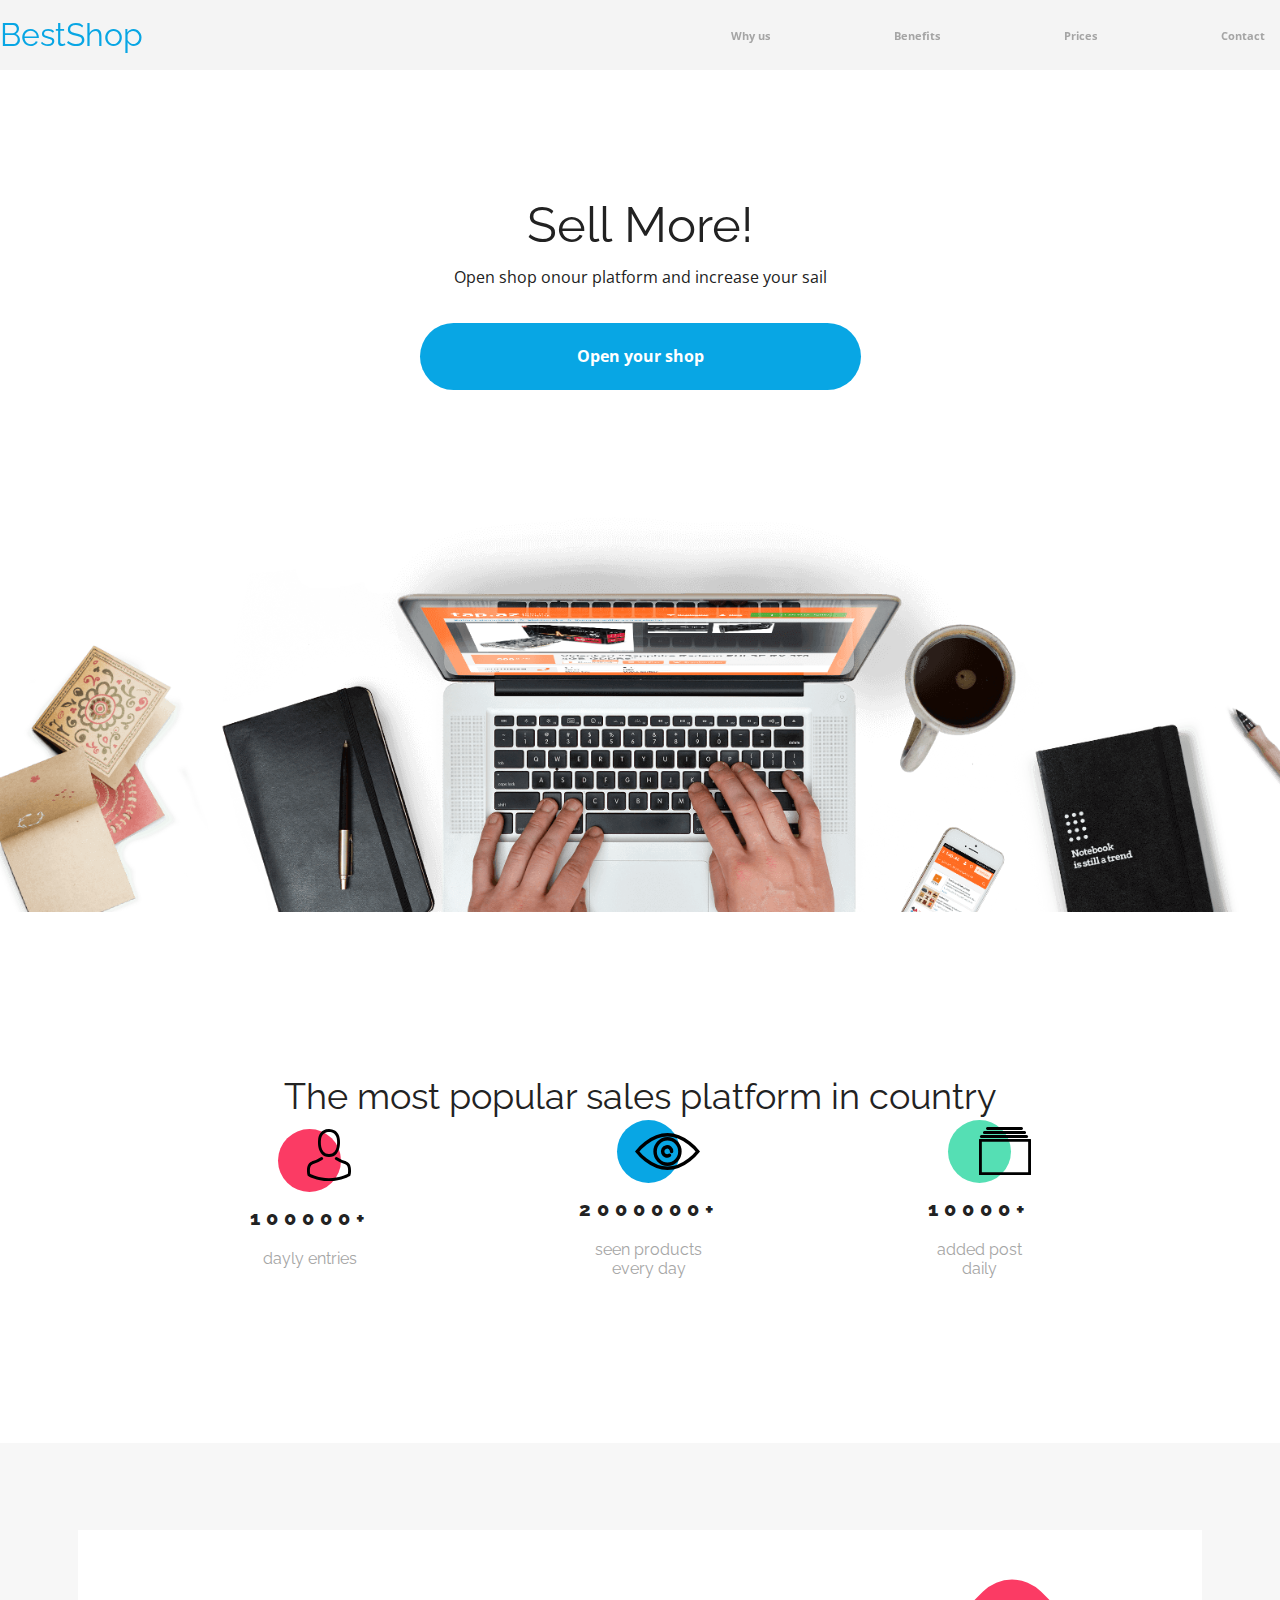
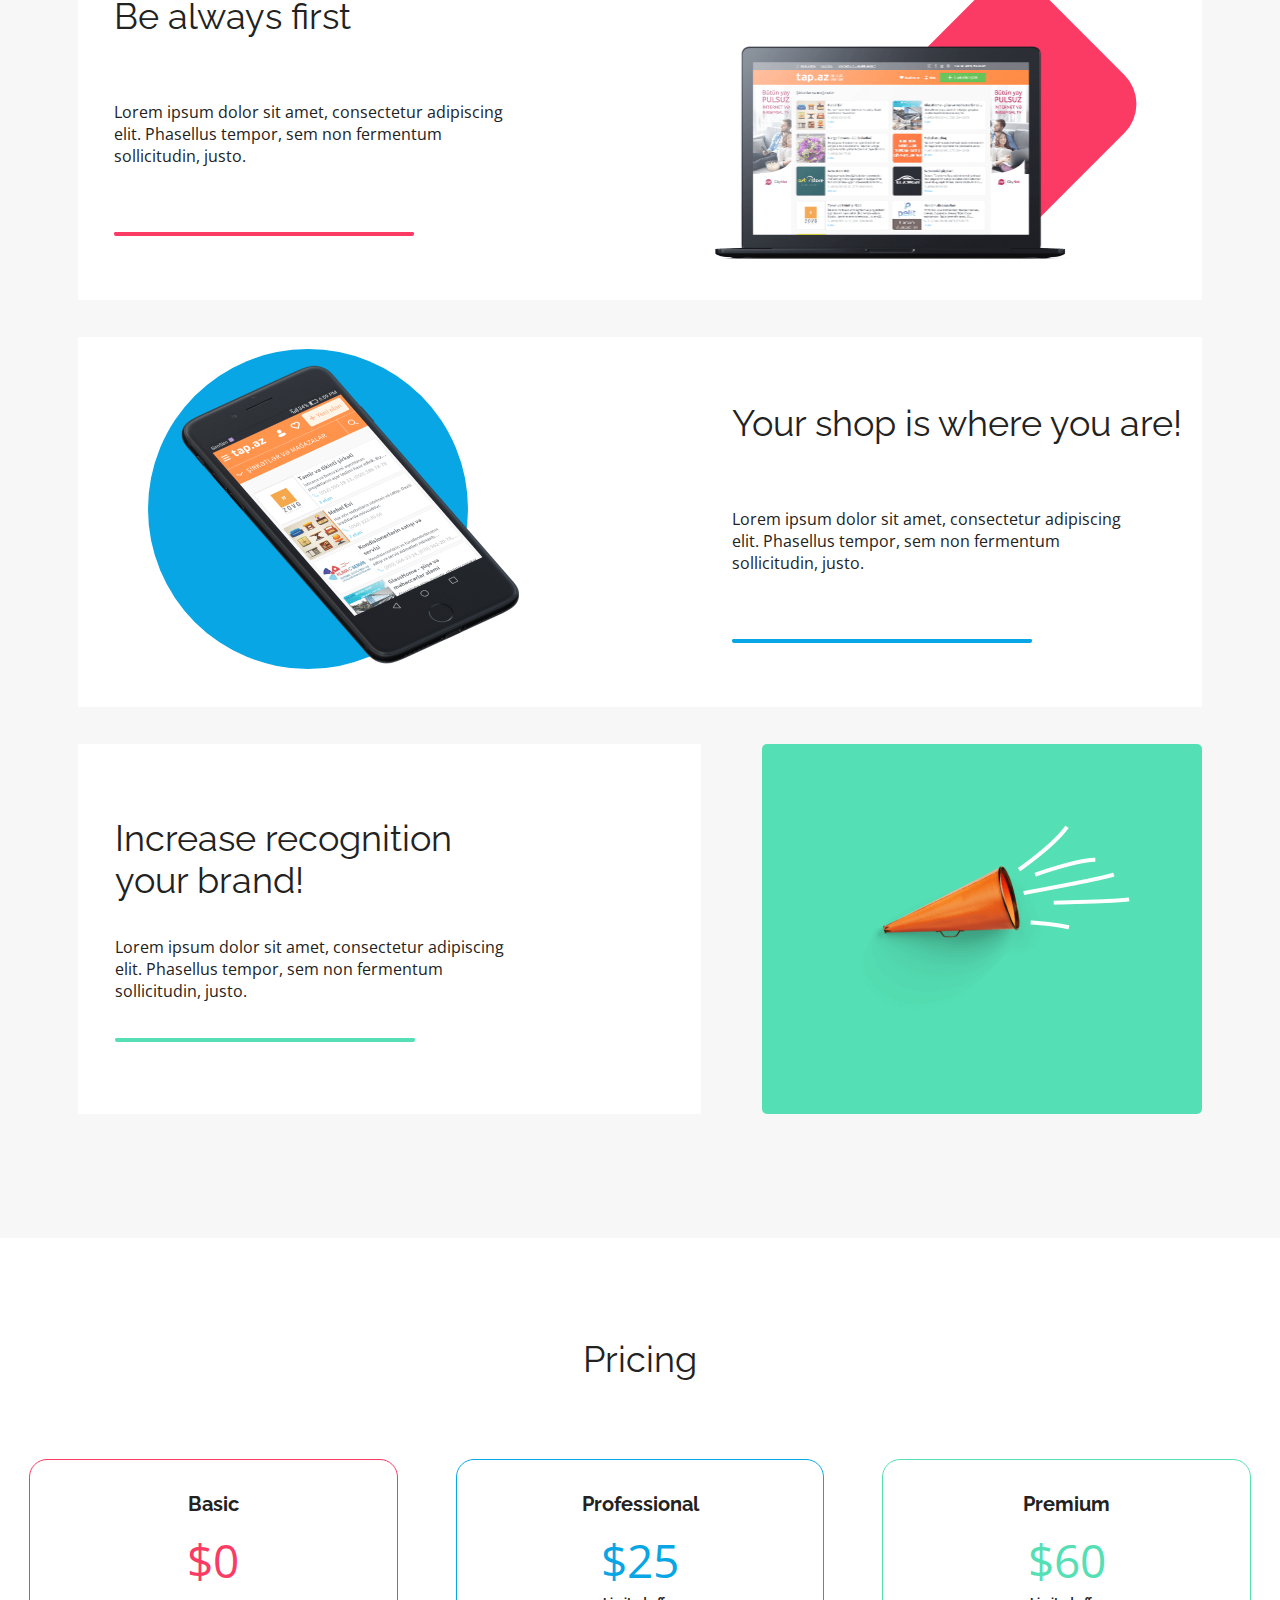
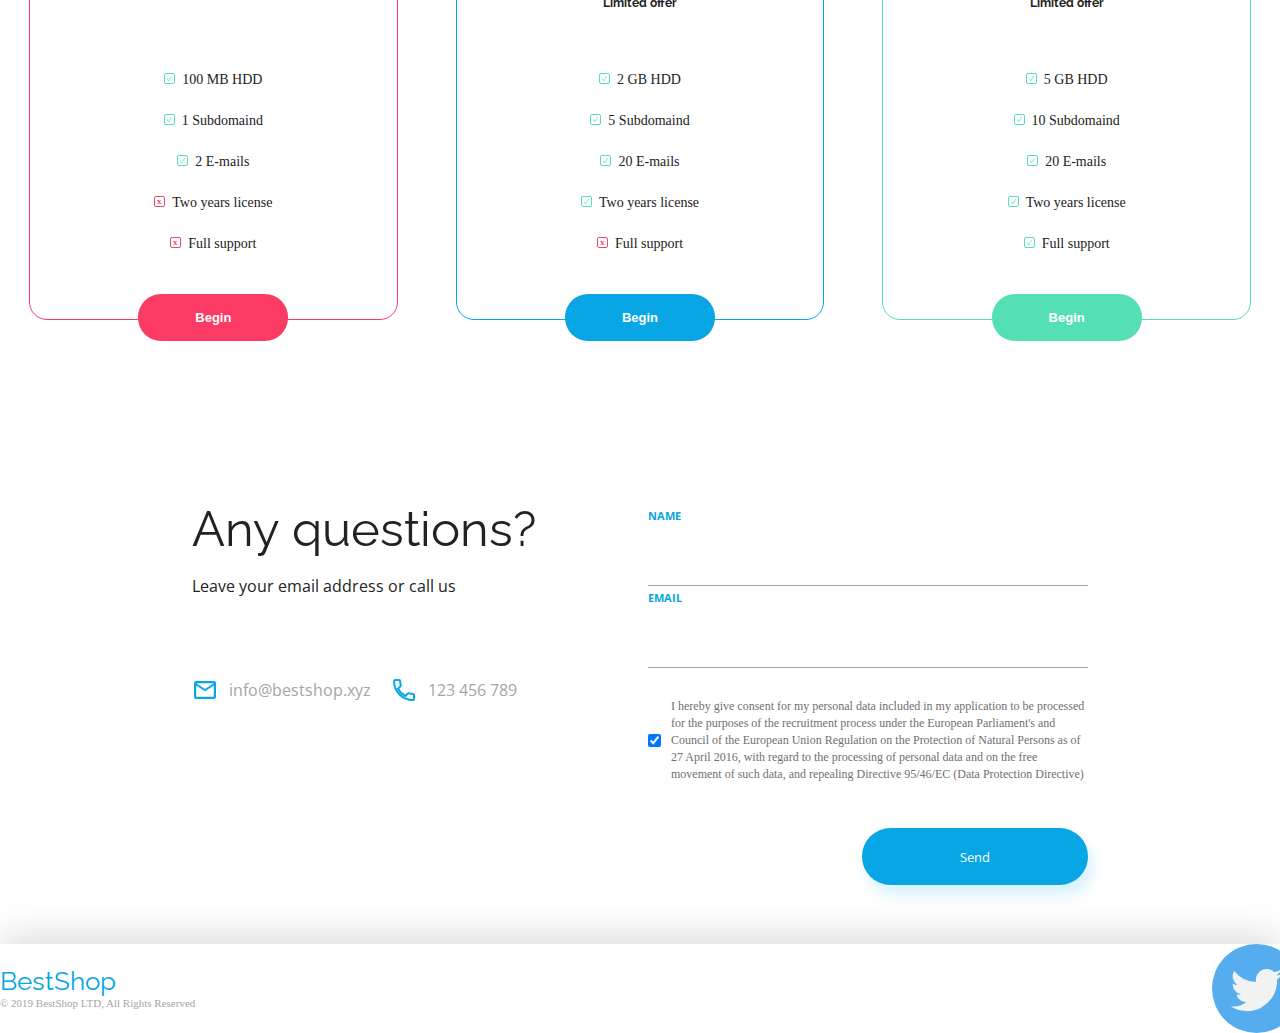
==== BetShop/Page/Main_Page.html @ 4e46085e "'creating_skills_in_html_and_css'" ====
<!DOCTYPE html>
<html lang="en">
  <head>
    <meta charset="UTF-8" />
    <meta name="viewport" content="width=device-width, initial-scale=1.0" />
    <meta http-equiv="X-UA-Compatible" content="ie=edge" />
    <title>Zadania</title>
    <link rel="stylesheet" href="reset.css" />
    <link rel="stylesheet" href="Main_Page.css" />
  </head>
  <body>
    <header>
      <section class="header_panel">
        <div class="header_panel">
          <h1 class="header_panel">BestShop</h1>
          <div class="header_list">
            <ul class="header_panel">
              <li><a href="#">Why us</a></li>
              <li><a href="#">Benefits</a></li>
              <li><a href="#">Prices</a></li>
              <li><a href="#">Contact</a></li>
            </ul>
          </div>
        </div>
      </section>
      <section class="header_section">
        <h1 class="font_raleway">Sell More!</h1>
        <p class="font_open">Open shop onour platform and increase your sail</p>
        <button class="font_open">Open your shop</button>
      </section>
    </header>
    <section class="basic_info_section">
      <nav>
        <h1 class="font_raleway">The most popular sales platform in country</h1>
        <div class="basic_info_icons">
          <article>
            <div class="circle red_circle red"></div>
            <h5 class="font_raleway">100000+</h5>
            <p class="font_raleway">dayly entries</p>
          </article>
          <article>
            <div class="circle blue_circle blue"></div>
            <h5 class="font_raleway">2000000+</h5>
            <p class="font_raleway">seen products<br />every day</p>
          </article>
          <article>
            <div class="circle green_circle green"></div>
            <h5 class="font_raleway">10000+</h5>
            <p class="font_raleway">added post<br />daily</p>
          </article>
        </div>
      </nav>
    </section>
    <main>
      <section class="main_articles">
        <article class="white_background">
          <div class="article_insides">
            <h1>Be always first</h1>
            <p>
              Lorem ipsum dolor sit amet, consectetur adipiscing elit. Phasellus
              tempor, sem non fermentum sollicitudin, justo.
            </p>
            <span class="red"></span>
          </div>
          <img class="img_mackbook" src="../assets/Macbook.png" alt="Macbook" />
        </article>
        <article class="white_background">
          <img class="img_iphone" src="../assets/iPhone.png" alt="iPhone" />
          <div class="article_insides">
            <h1>Your shop is where you are!</h1>
            <p>
              Lorem ipsum dolor sit amet, consectetur adipiscing elit. Phasellus
              tempor, sem non fermentum sollicitudin, justo.
            </p>
            <span class="blue"></span>
          </div>
        </article>
        <article>
          <div class="white_background article_insides">
            <h1>Increase recognition<br />your brand!</h1>
            <p>
              Lorem ipsum dolor sit amet, consectetur adipiscing elit. Phasellus
              tempor, sem non fermentum sollicitudin, justo.
            </p>
            <span class="green"></span>
          </div>
          <span class="square">
            <img
              class="img_trumpet"
              src="../assets/Trumpet.png"
              alt="Trumpet"
            />
          </span>
        </article>
      </section>
    </main>
    <section class="summary_section">
      <nav>
        <h1 class="font_raleway">Pricing</h1>
        <div class="sucker_baites">
          <article class="red_color">
            <h3 class="font_raleway">Basic</h3>
            <h1 class="red_dollar font_open">&#36;0</h1>
            <p class="display_none">Limited offer</p>
            <ul class="basic">
              <li>100 MB HDD</li>
              <li>1 Subdomaind</li>
              <li>2 E-mails</li>
              <li class="not">Two years license</li>
              <li class="not">Full support</li>
            </ul>
            <button class="red">Begin</button>
          </article>
          <article class="blue_color">
            <h3 class="font_raleway">Professional</h3>
            <h1 class="blue_dollar font_open">&#36;25</h1>
            <p class="font_raleway">Limited offer</p>
            <ul class="not_basic">
              <li>2 GB HDD</li>
              <li>5 Subdomaind</li>
              <li>20 E-mails</li>
              <li>Two years license</li>
              <li class="not">Full support</li>
            </ul>
            <button class="blue">Begin</button>
          </article>
          <article class="green_color">
            <h3 class="font_raleway">Premium</h3>
            <h1 class="green_dollar font_open">&#36;60</h1>
            <p class="font_raleway">Limited offer</p>
            <ul class="not_basic">
              <li>5 GB HDD</li>
              <li>10 Subdomaind</li>
              <li>20 E-mails</li>
              <li>Two years license</li>
              <li>Full support</li>
            </ul>
            <button class="green">Begin</button>
          </article>
        </div>
      </nav>
      <nav class="form_section">
        <div>
          <article class="contact_side">
            <h1 class="font_raleway">Any questions?</h1>
            <p class="font_open">Leave your email address or call us</p>
            <span class="contact_info">
              <img src="../assets/Mail Icon.svg" alt="Mail" />
              <a class="font_open" href="#">info@bestshop.xyz</a>
              <img src="../assets/Phone Icon.svg" alt="Phone" />
              <a class="font_open" href="#">123 456 789</a>
            </span>
          </article>
          <article class="form_side">
            <form>
              <label class="font_open" for="username">NAME</label>
              <input type="text" id="username" />
              <label class="font_open" for="useremail">EMAIL</label>
              <input type="email" id="useremail" />
              <div class="agreement">
                <div class="agreement_terms">
                  <!-- <small class="box"></small> -->
                  <input
                    class="checkbox"
                    type="checkbox"
                    name="agreement"
                    checked
                  />
                  <label class="condition" type="checkbox"
                    >I hereby give consent for my personal data included in my
                    application to be processed for the purposes of the
                    recruitment process under the European Parliament's and
                    Council of the European Union Regulation on the Protection
                    of Natural Persons as of 27 April 2016, with regard to the
                    processing of personal data and on the free movement of such
                    data, and repealing Directive 95/46/EC (Data Protection
                    Directive)</label
                  >
                </div>
              </div>
              <input class="submit font_open" type="submit" value="Send" />
            </form>
          </article>
        </div>
      </nav>
    </section>
    <footer>
      <section class="footer_section">
        <div>
          <h1 class="font_raleway">BestShop</h1>
          <small class="footer" class="font_open"
            >&copy; 2019 BestShop LTD, All Rights Reserved</small
          >
        </div>
        <div>
          <img src="../assets/Twitter.svg" alt="twitter_icon" />
          <img src="../assets/Facebook.svg" alt="facebook_icon" />
        </div>
      </section>
    </footer>
  </body>
</html>
---- BetShop/Page/Main_Page.css ----
@import url('https://fonts.googleapis.com/css?family=Raleway:400,700,900&display=swap');
/* font-family: 'Raleway', sans-serif; */
@import url('https://fonts.googleapis.com/css?family=Open+Sans:400,600,700&display=swap');
/* font-family: 'Open Sans', sans-serif; */
*{
    text-decoration: none;
    box-sizing: border-box;
}
:root{
    --blue-color: #08A6E4;
    --red-color:  #FB3B64;
    --green-color: #55DFB4;
}
.red{
    background-color: var(--red-color);
}
.blue{
    background-color: var(--blue-color);
}
.green{
    background-color: var(--green-color);
}
.font_raleway{
    font-family: 'Raleway', sans-serif;
}
.font_open{
    font-family: 'Open Sans', sans-serif;
}
.white_background{
    background-color: white;
}
.display_none{
    opacity: 0;
}
.circle{
    height: 63px;
    width: 63px;
    border-radius: 50px;
    position: relative;
}
body{
    height: 100vh;
    width: 100vw;
    overflow-x: hidden;
}
/* header---------------------------------------------------------------------------------------------------- */
header{
    background: white url(../assets/Background.png)  bottom/110% no-repeat;
    width: 100%;
    height: 912px;
    z-index: 9;
    position: relative;
}
section.header_panel{
    background-color: rgba(151, 151, 151, 0.1);
    width: 100%;
    height: 70px;
    position: fixed;
    top: 0;
}
div.header_panel{
    max-width: 1354px;
    height: 70px;
    margin: auto;
    display: flex;
    justify-content: space-between;
    align-items: center;
}
h1.header_panel{
    font-size: 32px;
    font-family: 'Raleway', sans-serif;
    color: var(--blue-color);
}
div.header_list{
    height: 70px;
    display: flex;
    align-items: center;
}
ul.header_panel{
    display: flex;
    flex-direction: row;
    height: 100%;
}
ul.header_panel li{
    display: flex;
    align-items: center;
    height: 100%;
}
ul.header_panel li a{
    display: flex;
    align-items: center;
    height: 100%;
    color: #A5A5A5;
    margin-left: 94px;
    font-size: 11px;
    font-family: 'Open Sans', sans-serif;
    font-weight: bold;
    padding: 0 15px;
}
ul.header_panel li a:hover{
    color: black;
    border-bottom: 4px solid var(--blue-color);
}
section.header_section{
    padding-top: 200px;
    text-align: center;
}
section.header_section h1{
    font-size: 49px;
}
section.header_section p{
    font-size: 16px;
    margin: 20px 0 38px 0;
}
button.font_open{
    border: none;
    font-size: 16px;
    font-weight: bold;
    color: white;
    background-color: var(--blue-color);
    padding: 22px 157px 23px 157px;
    border-radius: 50px;
}
button.font_open:hover{
    padding: 25px 160px 26px 160px;
    transition: 0.1s;
    font-size: 18px;
    background-color: var(--red-color);
}
/* Basick Info Section------------------------------------------------------------------------------------------------- */
section.basic_info_section{
    width: 100%;
    height: 531px;
    display: flex;
    justify-content: center;
    align-items: center;
}
section.basic_info_section nav{
    width: 780px;
    height: 200px;
    display: flex;
    flex-direction: column;
    justify-content: space-between;
}
section.basic_info_section nav h1{
    font-size: 36px;
    text-align: center;
}
div.basic_info_icons{
    display: flex;
    justify-content: space-between;
    align-items: center;
}
.red_circle::before{
    content: url(../assets/Person.svg);
    position: absolute;
    right: -10px;
}
.blue_circle::before{
    content: url(../assets/Eye.svg);
    position: absolute;
    right: -20px;
    bottom: 10px;
}
.green_circle::before{
    content: url(../assets/Catalog.svg);
    position: absolute;
    right: -20px;
    bottom: 5px;
}
div.basic_info_icons article{
    display: flex;
    flex-direction: column;
    align-items: center;
}
div.basic_info_icons article h5{
    font-size: 20px;
    font-weight: 800;
    line-height: 24px;
    letter-spacing: 5.96px;
    padding: 14px 0 19px 0;
}
div.basic_info_icons p{
    color: #A5A5A5;
    font-size: 16px;
    line-height: 19px;
    text-align: center;
}
/* Main section----------------------------------------------------------------------------------------------------- */
main{
    height: 1395px;
    display: flex;
    flex-direction: column;
    justify-content: center;
    align-items: center;
    background-color: #F7F7F7;
}
section.main_articles{
    display: flex;
    justify-content: space-around;
    align-items: center;
    flex-direction: column;
    max-width: 1124px;
}
section.main_articles article{
    height: 370px;
    width: 1124px;
    display: flex;
    flex-direction: row;
    justify-content: space-between;
    position: relative;
    margin-bottom: 37px;
}
div.article_insides{
    display: flex;
    flex-direction: column;
    justify-content: space-evenly;
}
div.article_insides{
    margin-left: 36px;
    margin-right: 20px;
}
.img_mackbook{
    width: 386px;
    height: 219px;
    display: flex;
    align-self: flex-end;
    margin: 0 118px 38px 0;
    z-index: 3;
}
section.main_articles article:first-child::after{
    content: "";
    height: 200px;
    width: 200px;
    background-color: var(--red-color);
    position: absolute;
    transform: rotate(45deg);
    border-radius: 41px;
    z-index: 1;
    right: 8%;
    top: 20%;
}
img.img_iphone{
    width: 426px;
    height: 328px;
    display: flex;
    align-self: center;
    margin-left: 70px;
    z-index: 2;
}
section.main_articles article:nth-of-type(2)::before{
    content: "";
    height: 320px;
    width: 320px;
    background-color: var(--blue-color);
    position: absolute;
    border-radius: 50%;
    z-index: 1;
    left: 70px;
    top: 12px;
}
img.img_trumpet{
    width: 296px;
    height: 208px;
}
div.article_insides h1{
    font-size: 36px;
    text-align: left;
    font-family: 'Raleway', sans-serif;
    line-height: 42px;
}
div.article_insides p{
    width: 416px;
    font-size: 16px;
    line-height: 22px;
    font-family: 'Open Sans', sans-serif;
    text-align: left;
}
div.article_insides span.red{
    width: 300px;
    border-bottom: 4px solid var(--red-color);
    border-radius: 20px;
}
div.article_insides span.blue{
    width: 300px;
    border-bottom: 4px solid var(--blue-color);
    border-radius: 20px;
}
span.green{
    width: 300px;
    border-bottom: 4px solid var(--green-color);
    border-radius: 20px;
}
span.square{
    width: 440px;
    height: 370px;
    border-radius: 5px;
    background-color: var(--green-color);
}
section.main_articles article:last-of-type div.article_insides{
    width: 623px;
    margin: 0;
    padding: 37px;
}
section.main_articles article:last-of-type span{
    display: flex;
    justify-content: center;
    align-items: center;
}
/* Summary------------------------------------------------------------------------------------------------- */
section.summary_section{
    height: 1306px;
    width: 100%;
    display: flex;
    flex-direction: column;
    justify-content: flex-start;
    align-content: center;
}
section.summary_section nav:first-of-type{
    width: 100%;
}
section.summary_section nav>h1{
    font-size: 36px;
    line-height: 42px;
    text-align: center;
    margin: 100px 0 50px 0;
}
div.sucker_baites{
    width: 100%;
    display: flex;
    flex-direction: row;
    justify-content: center;
}
div.sucker_baites article.red_color{
    height: 461px;
    width: 372px;
    border: 1px solid var(--red-color);
    border-radius: 18px;
    margin: 29px;
}
div.sucker_baites article.blue_color{
    height: 461px;
    width: 372px;
    border: 1px solid var(--blue-color);
    border-radius: 18px;
    margin: 29px;
}
div.sucker_baites article.green_color{
    height: 461px;
    width: 372px;
    border: 1px solid var(--green-color);
    border-radius: 18px;
    margin: 29px;
}
div.sucker_baites article{
    width: 100%;
    display: flex;
    flex-direction: column;
    align-content: center;
    margin-top: 10px;
    box-sizing: border-box;
}
div.sucker_baites article h3{
    font-size: 20px;
    font-weight: bold;
    text-align: center;
    margin-top: 34px;
}
h1.red_dollar{
    color: var(--red-color);
}
h1.blue_dollar{
    color: var(--blue-color);
}
h1.green_dollar{
    color: var(--green-color);
}
div.sucker_baites article h1{
    font-size: 46px;
    text-align: center;
    margin-top: 14px;
    line-height: 64px;
}
div.sucker_baites article p{
    margin-top: 5px;
    font-size: 12px;
    text-align: center;
    font-weight: bold;
}
div.sucker_baites ul{
    margin-top: 50px;
}
div.sucker_baites ul li{
   text-align: center;
   list-style-image: url(../assets/Open.svg);
   list-style-position: inside;
   font-size: 14px;
   line-height: 41px;
}
div.sucker_baites ul li.not{
    list-style-image: url(../assets/Close.svg);
}
div.sucker_baites article button{
    border: none;
    height: 50px;
    width: 150px;
    border-radius: 23px;
    font-size: 13px;
    font-weight: bold;
    color: white;
    display: flex;
    justify-content: center;
    align-self: center;
    padding: 16px 57px;
    margin-top: 30px;
}
div.sucker_baites article:hover{
    width: 405px;
    height: 500px;
    display: flex;
    flex-direction: column;
    align-content: center;
    justify-content: flex-end;
    bottom: -50px;
    margin-top: 0;
    transition: 0.3s;
}
div.sucker_baites article:hover button{
    position: absolute;
}
div.sucker_baites article:hover ul{
    margin-bottom: 53px;
    margin-top: 61px;
    transition: 0.3s;
}
div.sucker_baites article:hover p{
    margin-top: 5px;
}
div.sucker_baites article:hover h1{
margin-top: 14px;
}
div.sucker_baites article:hover h3{
    margin-top: 34px;
    font-size: 21px;
}
nav.form_section{
    width: 100%;
    display: flex;
    justify-content: center;
}
nav.form_section>div{
    margin-top: 155px;
    width: 896px;
    height: 372px;
    display: flex;
    flex-direction: row;
}
article.contact_side{
    width: 456px;
    height: 100%;
}
article.contact_side h1{
    font-size: 49px;
    line-height: 49px;
    text-align: left;
}
article.contact_side p{
    font-size: 16px;
    line-height: 22px;
    margin-top: 22px;   
}
span.contact_info{
    display: flex;
    flex-direction: row;
    margin-top: 40px;
}
span.contact_info a{
    color: #A5A5A5;
    font-size: 16px;
    line-height: 22px;
    margin: 42px 20px 0 10px;
}
span.contact_info img{
    margin-top: 40px;
}
article.form_side{
    width: 440px;
    height: 100%;
    display: flex;
    flex-direction: column;
    justify-content: flex-start;
}
article.form_side form{
    display: flex;
    flex-direction: column;
    height: 372px;
}
article.form_side form label{
    color: var(--blue-color);
    font-weight: bold;
    font-size: 11px;
    line-height: 15px;
    margin-top: 4px;
}
input#username, input#useremail{
    border: none;
    border-bottom: 1px solid #A5A5A5;
    margin-top: 42px;
}
article.form_side div.agreement{
    margin-top: 30px;
    width: 440px;
    height: 30px;
    display: flex;
    flex-direction: row;
    justify-content: flex-start;
}
div.agreement_terms{
    display: flex;
    width: 440px;
    height: fit-content;
}
/* small.box{
    border: 1px solid #95989A;
    border-radius: 4px;
    width: 24px;
    height: 24px;
    background: transparent url(../assets/Checkmark.svg) 0% 0% no-repeat padding-box;
    background-position: center ;
} */
input.checkbox{
    border: 1px solid #95989A;
    border-radius: 4px;
    margin-right: 10px;
    position: relative;
}
article.form_side label.condition{
    color: #707070;
    font-size: 12px;
    font-weight: normal;
    line-height: 17px;
    margin-top: 0;
}
article.form_side input.submit{
    margin-top: 100px;
    box-shadow: 5px 10px 14px #07ACE629;
    border-radius: 35px;
    background-color: var(--blue-color);
    padding: 20px 97px;
    color: white;
    font-size: 13px;
    width: 226px;
    height: 57px;
    border: none;
    display: flex;
    margin-left: 214px;
}
/* Footer---------------------------------------------------------------------------- */
footer{
    height: 89px;
    background-color: white;
    display: flex;
    justify-content: center;
    box-shadow: 0px -5px 40px #00000029;
}
section.footer_section{
    width: 1354px;
    height: 100%;
    display: flex;
    flex-direction: row;
    justify-content: space-between;
    align-content: center;
}
section.footer_section div:first-of-type{
    display: flex;
    flex-direction: column;
    justify-content: center;
}
section.footer_section div h1{
    color: var(--blue-color);
    font-size: 26px;
    line-height: 30px;
    text-align: left;
}
footer small.footer{
    color: #A5A5A5;
    font-size: 11px;
    line-height: 15px;
    text-align: left;
}
section.footer_section div:last-of-type{
    width: 68px;
    display: flex;
    flex-direction: row;
    justify-content: space-between;
}
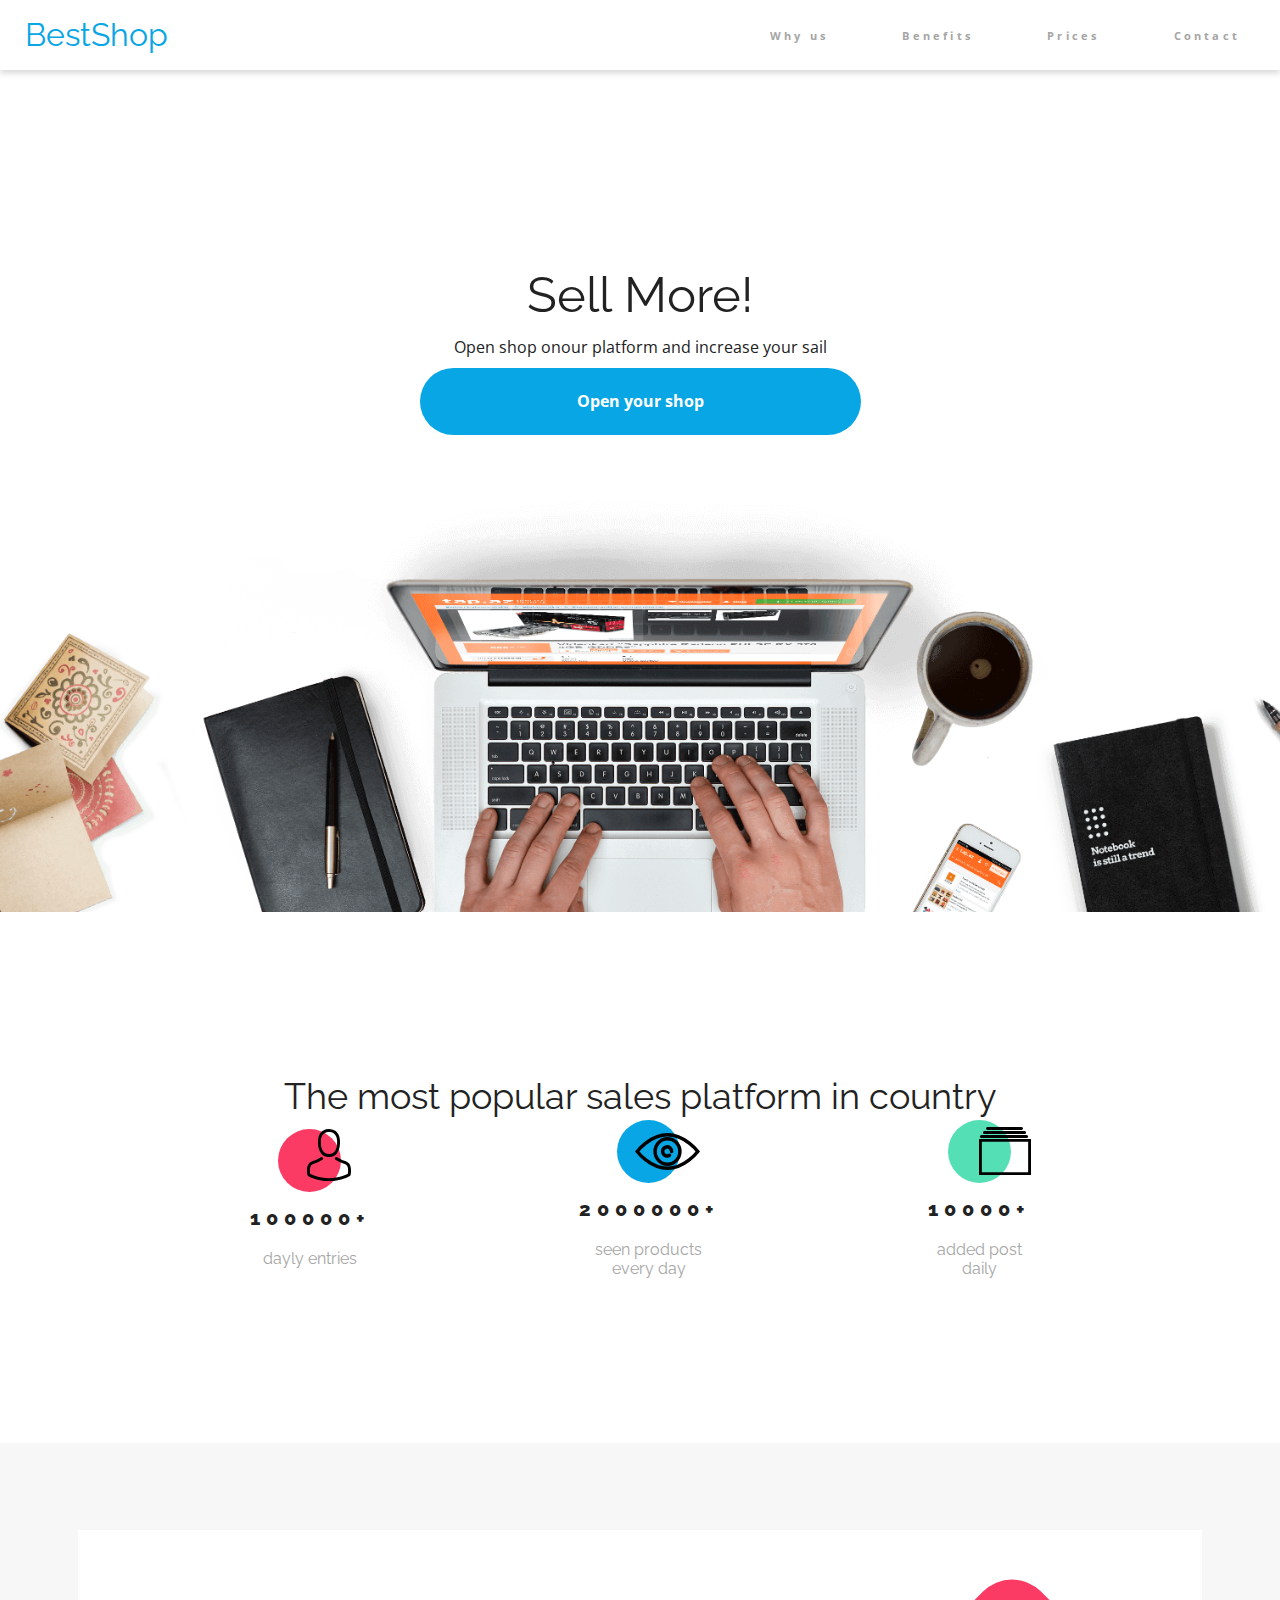
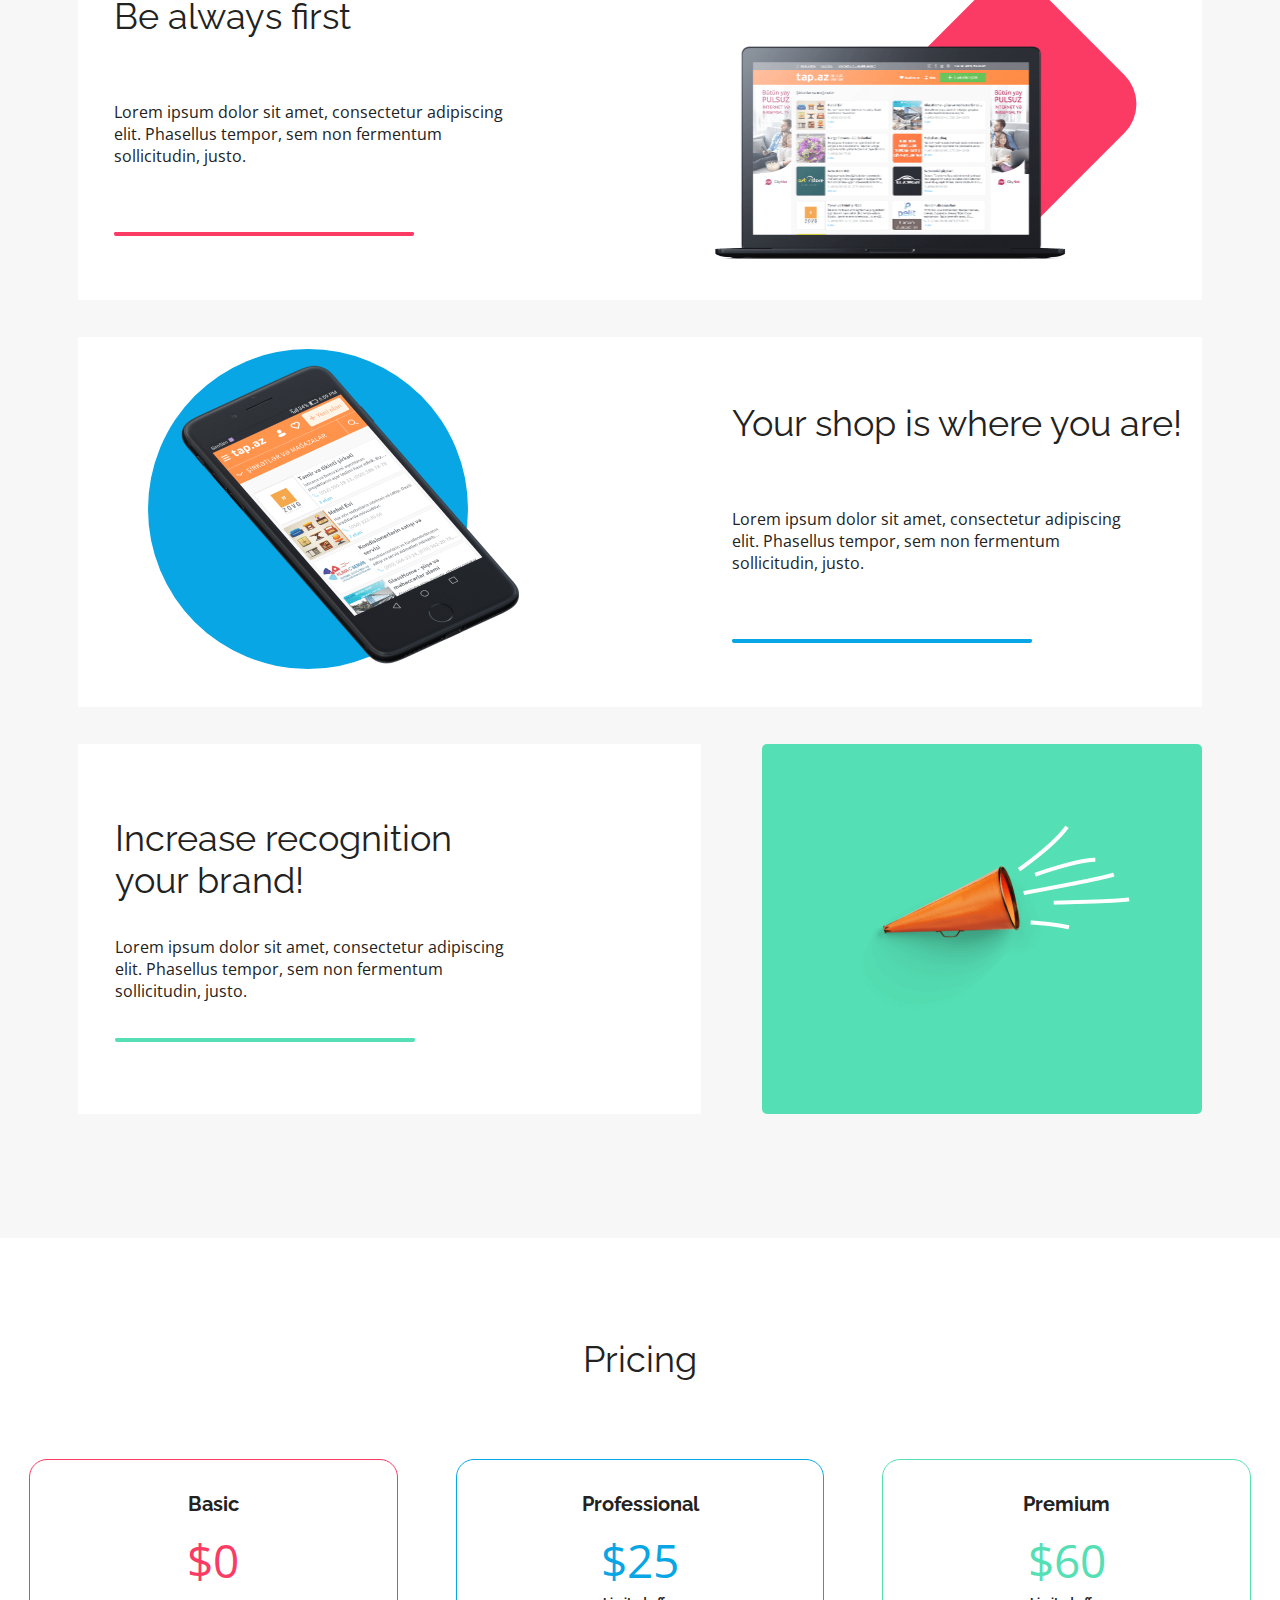
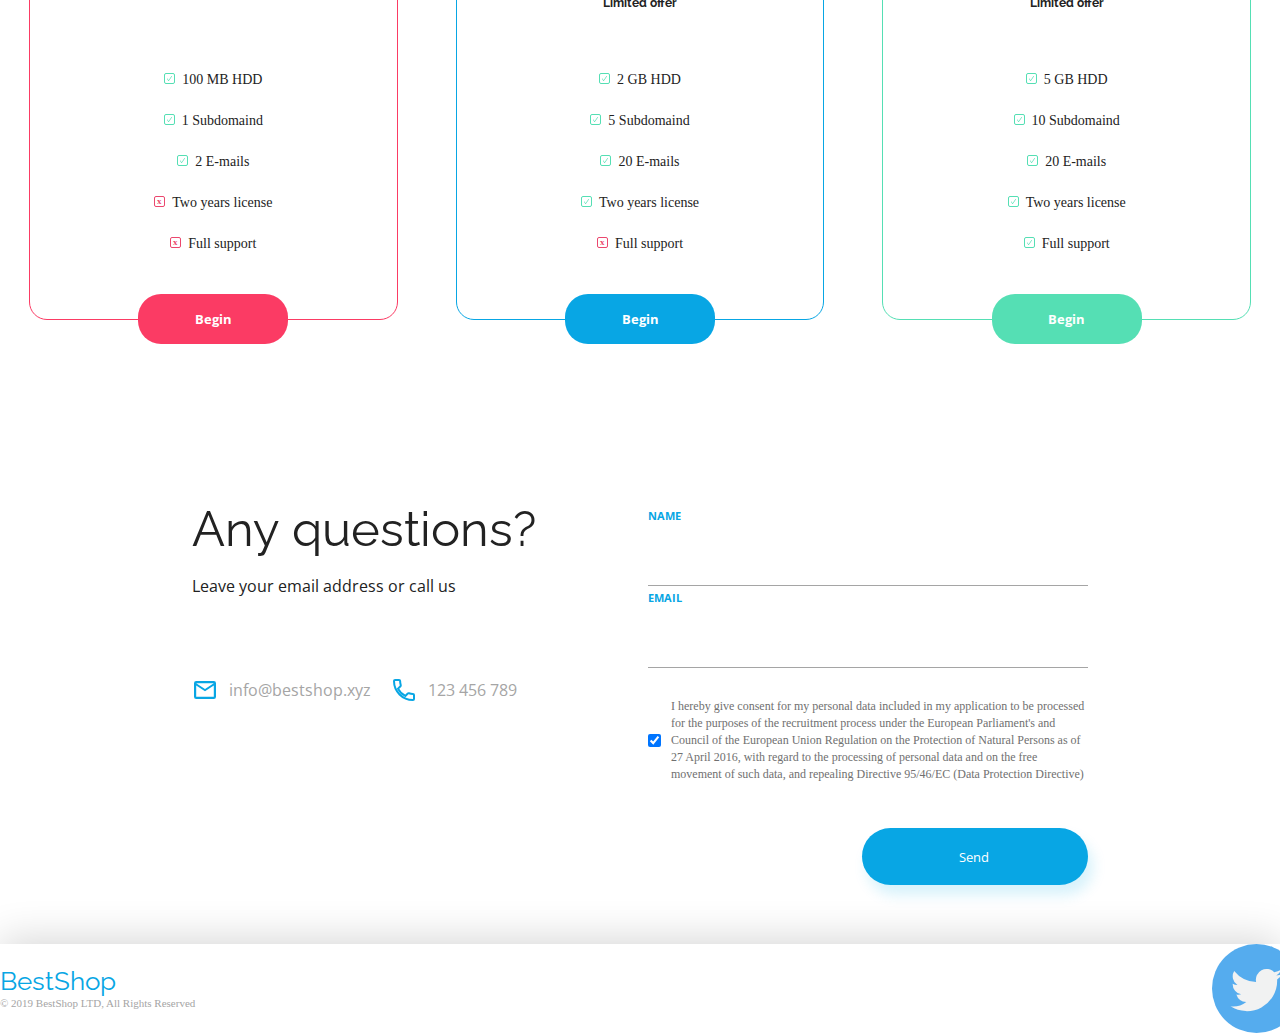
==== commit 1ca384a2: "added calculator and js functionality" ====
--- a/BetShop/Page/Main_Page.html
+++ b/BetShop/Page/Main_Page.html
@@ -4,35 +4,33 @@
     <meta charset="UTF-8" />
     <meta name="viewport" content="width=device-width, initial-scale=1.0" />
     <meta http-equiv="X-UA-Compatible" content="ie=edge" />
-    <title>Zadania</title>
-    <link rel="stylesheet" href="reset.css" />
-    <link rel="stylesheet" href="Main_Page.css" />
+    <title>BestShop</title>
+    <link rel="stylesheet" href="./style/Main_Page.css"/>
   </head>
   <body>
     <header>
       <section class="header_panel">
-        <div class="header_panel">
-          <h1 class="header_panel">BestShop</h1>
-          <div class="header_list">
-            <ul class="header_panel">
-              <li><a href="#">Why us</a></li>
-              <li><a href="#">Benefits</a></li>
-              <li><a href="#">Prices</a></li>
-              <li><a href="#">Contact</a></li>
-            </ul>
-          </div>
-        </div>
+          <h1 class="page_tittle">BestShop</h1>
+          <div class="header_list_container">
+            <ul class="header_list">
+              <li class="why_us"><a href="#first_section">Why us</a></li>
+              <li class="benefits"><a href="#second_section">Benefits</a></li>
+              <li class="prices"><a href="#third_section">Prices</a></li>
+              <li class="contact"><a href="#fourth_section">Contact</a></li>
+            </ul>
+            <img class="menu" src="../assets/headline.png"/>
+          </div>
       </section>
       <section class="header_section">
         <h1 class="font_raleway">Sell More!</h1>
         <p class="font_open">Open shop onour platform and increase your sail</p>
-        <button class="font_open">Open your shop</button>
+        <a href="Calculator.html" class="font_open calculator_href">Open your shop</a>
       </section>
     </header>
-    <section class="basic_info_section">
+    <section id="first_section" class="why_us_section">
       <nav>
         <h1 class="font_raleway">The most popular sales platform in country</h1>
-        <div class="basic_info_icons">
+        <div class="why_us_div">
           <article>
             <div class="circle red_circle red"></div>
             <h5 class="font_raleway">100000+</h5>
@@ -52,7 +50,7 @@
       </nav>
     </section>
     <main>
-      <section class="main_articles">
+      <section id="second_section" class="benefits_section">
         <article class="white_background">
           <div class="article_insides">
             <h1>Be always first</h1>
@@ -94,10 +92,10 @@
         </article>
       </section>
     </main>
-    <section class="summary_section">
+    <section id="third_section" class="prices_section">
       <nav>
         <h1 class="font_raleway">Pricing</h1>
-        <div class="sucker_baites">
+        <div class="priece_offers">
           <article class="red_color">
             <h3 class="font_raleway">Basic</h3>
             <h1 class="red_dollar font_open">&#36;0</h1>
@@ -109,7 +107,7 @@
               <li class="not">Two years license</li>
               <li class="not">Full support</li>
             </ul>
-            <button class="red">Begin</button>
+            <button class="red"><a href="Calculator.html" class="font_open">Begin</a></button>
           </article>
           <article class="blue_color">
             <h3 class="font_raleway">Professional</h3>
@@ -122,7 +120,7 @@
               <li>Two years license</li>
               <li class="not">Full support</li>
             </ul>
-            <button class="blue">Begin</button>
+            <button class="blue"><a href="Calculator.html" class="font_open">Begin</a></button>
           </article>
           <article class="green_color">
             <h3 class="font_raleway">Premium</h3>
@@ -135,11 +133,11 @@
               <li>Two years license</li>
               <li>Full support</li>
             </ul>
-            <button class="green">Begin</button>
+            <button class="green"><a href="Calculator.html" class="font_open">Begin</a></button>
           </article>
         </div>
       </nav>
-      <nav class="form_section">
+      <section id="fourth_section" class="contact_section">
         <div>
           <article class="contact_side">
             <h1 class="font_raleway">Any questions?</h1>
@@ -178,11 +176,11 @@
                   >
                 </div>
               </div>
-              <input class="submit font_open" type="submit" value="Send" />
+              <button class="submit font_open">Send</button>
             </form>
           </article>
         </div>
-      </nav>
+      </section>
     </section>
     <footer>
       <section class="footer_section">
--- a/BetShop/Page/style/Main_Page.css
+++ b/BetShop/Page/style/Main_Page.css
@@ -0,0 +1,635 @@
+@import "./fonts.css";
+@import "./reset.css";
+*{
+    text-decoration: none;
+    box-sizing: border-box;
+}
+:root{
+    --blue-color: #08A6E4;
+    --red-color:  #FB3B64;
+    --green-color: #55DFB4;
+}
+.red{
+    background-color: var(--red-color);
+}
+.blue{
+    background-color: var(--blue-color);
+}
+.green{
+    background-color: var(--green-color);
+}
+.font_raleway{
+    font-family: 'Raleway', sans-serif;
+}
+.font_open{
+    font-family: 'Open Sans', sans-serif;
+}
+.white_background{
+    background-color: white;
+}
+.display_none{
+    opacity: 0;
+}
+.circle{
+    height: 63px;
+    width: 63px;
+    border-radius: 50px;
+    position: relative;
+}
+/* header---------------------------------------------------------------------------------------------------- */
+html{
+    scroll-behavior: smooth;
+}
+header{
+    background: white url(../../assets/Background.png) center bottom/115% no-repeat;
+    width: 100%;
+    height: 912px;
+    z-index: 9;
+}
+section.header_panel{
+    display: flex;
+    justify-content: space-between;
+    align-items: center;
+    background: #FFFFFF 0% 0% no-repeat padding-box;
+    box-shadow: 0px 3px 6px #00000029;
+    width: 100%;
+    height: 70px;
+    position: relative;
+    z-index: 3;
+}
+img.menu{
+    display: none;
+}
+h1.page_tittle{
+    font-size: 32px;
+    font-family: 'Raleway', sans-serif;
+    color: var(--blue-color);
+    margin-left: 25px;
+}
+div.header_list_container{
+    height: 70px;
+    display: flex;
+    align-items: center;
+    margin-right: 25px;
+}
+ul.header_list{
+    display: flex;
+    justify-content: space-between;
+    height: 100%;
+    width: 500px;
+}
+ul.header_list li{
+    display: flex;
+    align-items: center;
+    height: 100%;
+}
+ul.header_list li a{
+    display: flex;
+    align-items: center;
+    height: 70px;
+    color: #A5A5A5;
+    font-size: 11px;
+    font-family: 'Open Sans', sans-serif;
+    font-weight: bold;
+    padding: 0 15px;
+    letter-spacing: 3.2px;
+}
+ul.header_list li a:hover{
+    color: black;
+    border-bottom: 4px solid var(--blue-color);
+}
+section.header_section{
+    padding-top: 200px;
+    text-align: center;
+    width: 100%;
+}
+section.header_section h1{
+    font-size: 49px;
+}
+section.header_section p{
+    font-size: 16px;
+    margin: 20px 0 38px 0;
+}
+a.calculator_href{
+    border: none;
+    font-size: 16px;
+    font-weight: bold;
+    color: white;
+    background-color: var(--blue-color);
+    padding: 22px 157px 23px 157px;
+    border-radius: 50px;
+}
+a.calculator_href:hover{
+    padding: 25px 160px 26px 160px;
+    transition: 0.1s;
+    font-size: 18px;
+    background-color: var(--red-color);
+}
+/* Basick Info Section------------------------------------------------------------------------------------------------- */
+section.why_us_section{
+    width: 100%;
+    height: 531px;
+    display: flex;
+    justify-content: center;
+    align-items: center;
+}
+section.why_us_section nav{
+    width: 780px;
+    height: 200px;
+    display: flex;
+    flex-direction: column;
+    justify-content: space-between;
+}
+section.why_us_section nav h1{
+    font-size: 36px;
+    text-align: center;
+}
+div.why_us_div{
+    display: flex;
+    justify-content: space-between;
+    align-items: center;
+}
+.red_circle::before{
+    content: url(../../assets/Person.svg);
+    position: absolute;
+    right: -10px;
+}
+.blue_circle::before{
+    content: url(../../assets/Eye.svg);
+    position: absolute;
+    right: -20px;
+    bottom: 10px;
+}
+.green_circle::before{
+    content: url(../../assets/Catalog.svg);
+    position: absolute;
+    right: -20px;
+    bottom: 5px;
+}
+div.why_us_div article{
+    display: flex;
+    flex-direction: column;
+    align-items: center;
+}
+div.why_us_div article h5{
+    font-size: 20px;
+    font-weight: 800;
+    line-height: 24px;
+    letter-spacing: 5.96px;
+    padding: 14px 0 19px 0;
+}
+div.why_us_div p{
+    color: #A5A5A5;
+    font-size: 16px;
+    line-height: 19px;
+    text-align: center;
+}
+/* Main section----------------------------------------------------------------------------------------------------- */
+main{
+    height: 1395px;
+    display: flex;
+    flex-direction: column;
+    justify-content: center;
+    align-items: center;
+    background-color: #F7F7F7;
+}
+section.benefits_section{
+    display: flex;
+    justify-content: space-around;
+    align-items: center;
+    flex-direction: column;
+    max-width: 1124px;
+}
+section.benefits_section article{
+    height: 370px;
+    width: 1124px;
+    display: flex;
+    flex-direction: row;
+    justify-content: space-between;
+    position: relative;
+    margin-bottom: 37px;
+}
+div.article_insides{
+    display: flex;
+    flex-direction: column;
+    justify-content: space-evenly;
+}
+div.article_insides{
+    margin-left: 36px;
+    margin-right: 20px;
+}
+.img_mackbook{
+    width: 386px;
+    height: 219px;
+    display: flex;
+    align-self: flex-end;
+    margin: 0 118px 38px 0;
+    z-index: 3;
+}
+section.benefits_section article:first-child::after{
+    content: "";
+    height: 200px;
+    width: 200px;
+    background-color: var(--red-color);
+    position: absolute;
+    transform: rotate(45deg);
+    border-radius: 41px;
+    z-index: 1;
+    right: 8%;
+    top: 20%;
+}
+img.img_iphone{
+    width: 426px;
+    height: 328px;
+    display: flex;
+    align-self: center;
+    margin-left: 70px;
+    z-index: 2;
+}
+section.benefits_section article:nth-of-type(2)::before{
+    content: "";
+    height: 320px;
+    width: 320px;
+    background-color: var(--blue-color);
+    position: absolute;
+    border-radius: 50%;
+    z-index: 1;
+    left: 70px;
+    top: 12px;
+}
+img.img_trumpet{
+    width: 296px;
+    height: 208px;
+}
+div.article_insides h1{
+    font-size: 36px;
+    text-align: left;
+    font-family: 'Raleway', sans-serif;
+    line-height: 42px;
+}
+div.article_insides p{
+    width: 416px;
+    font-size: 16px;
+    line-height: 22px;
+    font-family: 'Open Sans', sans-serif;
+    text-align: left;
+}
+div.article_insides span.red{
+    width: 300px;
+    border-bottom: 4px solid var(--red-color);
+    border-radius: 20px;
+}
+div.article_insides span.blue{
+    width: 300px;
+    border-bottom: 4px solid var(--blue-color);
+    border-radius: 20px;
+}
+span.green{
+    width: 300px;
+    border-bottom: 4px solid var(--green-color);
+    border-radius: 20px;
+}
+span.square{
+    width: 440px;
+    height: 370px;
+    border-radius: 5px;
+    background-color: var(--green-color);
+}
+section.benefits_section article:last-of-type div.article_insides{
+    width: 623px;
+    margin: 0;
+    padding: 37px;
+}
+section.benefits_section article:last-of-type span{
+    display: flex;
+    justify-content: center;
+    align-items: center;
+}
+/* Summary------------------------------------------------------------------------------------------------- */
+section.prices_section{
+    height: 1306px;
+    width: 100%;
+    display: flex;
+    flex-direction: column;
+    justify-content: flex-start;
+    align-content: center;
+}
+section.prices_section nav:first-of-type{
+    width: 100%;
+}
+section.prices_section nav>h1{
+    font-size: 36px;
+    line-height: 42px;
+    text-align: center;
+    margin: 100px 0 50px 0;
+}
+div.priece_offers{
+    width: 100%;
+    display: flex;
+    flex-direction: row;
+    justify-content: center;
+}
+div.priece_offers article.red_color{
+    height: 461px;
+    width: 372px;
+    border: 1px solid var(--red-color);
+    border-radius: 18px;
+    margin: 29px;
+}
+div.priece_offers article.blue_color{
+    height: 461px;
+    width: 372px;
+    border: 1px solid var(--blue-color);
+    border-radius: 18px;
+    margin: 29px;
+}
+div.priece_offers article.green_color{
+    height: 461px;
+    width: 372px;
+    border: 1px solid var(--green-color);
+    border-radius: 18px;
+    margin: 29px;
+}
+div.priece_offers article{
+    width: 100%;
+    display: flex;
+    flex-direction: column;
+    align-content: center;
+    margin-top: 10px;
+    box-sizing: border-box;
+}
+div.priece_offers article h3{
+    font-size: 20px;
+    font-weight: bold;
+    text-align: center;
+    margin-top: 34px;
+}
+h1.red_dollar{
+    color: var(--red-color);
+}
+h1.blue_dollar{
+    color: var(--blue-color);
+}
+h1.green_dollar{
+    color: var(--green-color);
+}
+div.priece_offers article h1{
+    font-size: 46px;
+    text-align: center;
+    margin-top: 14px;
+    line-height: 64px;
+}
+div.priece_offers article p{
+    margin-top: 5px;
+    font-size: 12px;
+    text-align: center;
+    font-weight: bold;
+}
+div.priece_offers ul{
+    margin-top: 50px;
+}
+div.priece_offers ul li{
+   text-align: center;
+   list-style-image: url(../../assets/Open.svg);
+   list-style-position: inside;
+   font-size: 14px;
+   line-height: 41px;
+}
+div.priece_offers ul li.not{
+    list-style-image: url(../../assets/Close.svg);
+}
+div.priece_offers article button{
+    border: none;
+    height: 50px;
+    width: 150px;
+    border-radius: 23px;
+    font-size: 13px;
+    font-weight: bold;
+    color: white;
+    display: flex;
+    justify-content: center;
+    align-self: center;
+    padding: 16px 57px;
+    margin-top: 30px;
+}
+div.priece_offers a{
+    font-size: 13px;
+    font-weight: bold;
+    color: white;
+}
+
+div.priece_offers article:hover{
+    width: 405px;
+    height: 500px;
+    display: flex;
+    flex-direction: column;
+    align-content: center;
+    justify-content: flex-end;
+    bottom: -50px;
+    margin-top: 0;
+    transition: 0.3s;
+}
+div.priece_offers article:hover button{
+    position: absolute;
+}
+div.priece_offers article:hover ul{
+    margin-bottom: 53px;
+    margin-top: 61px;
+    transition: 0.3s;
+}
+div.priece_offers article:hover p{
+    margin-top: 5px;
+}
+div.priece_offers article:hover h1{
+margin-top: 14px;
+}
+div.priece_offers article:hover h3{
+    margin-top: 34px;
+    font-size: 21px;
+}
+section.contact_section{
+    width: 100%;
+    display: flex;
+    justify-content: center;
+}
+section.contact_section>div{
+    margin-top: 155px;
+    width: 896px;
+    height: 372px;
+    display: flex;
+    flex-direction: row;
+}
+article.contact_side{
+    width: 456px;
+    height: 100%;
+}
+article.contact_side h1{
+    font-size: 49px;
+    line-height: 49px;
+    text-align: left;
+}
+article.contact_side p{
+    font-size: 16px;
+    line-height: 22px;
+    margin-top: 22px;   
+}
+span.contact_info{
+    display: flex;
+    flex-direction: row;
+    margin-top: 40px;
+}
+span.contact_info a{
+    color: #A5A5A5;
+    font-size: 16px;
+    line-height: 22px;
+    margin: 42px 20px 0 10px;
+}
+span.contact_info img{
+    margin-top: 40px;
+}
+article.form_side{
+    width: 440px;
+    height: 100%;
+    display: flex;
+    flex-direction: column;
+    justify-content: flex-start;
+}
+article.form_side form{
+    display: flex;
+    flex-direction: column;
+    height: 372px;
+}
+article.form_side form label{
+    color: var(--blue-color);
+    font-weight: bold;
+    font-size: 11px;
+    line-height: 15px;
+    margin-top: 4px;
+}
+input#username, input#useremail{
+    border: none;
+    border-bottom: 1px solid #A5A5A5;
+    margin-top: 42px;
+}
+article.form_side div.agreement{
+    margin-top: 30px;
+    width: 440px;
+    height: 30px;
+    display: flex;
+    flex-direction: row;
+    justify-content: flex-start;
+}
+div.agreement_terms{
+    display: flex;
+    width: 440px;
+    height: fit-content;
+}
+/* small.box{
+    border: 1px solid #95989A;
+    border-radius: 4px;
+    width: 24px;
+    height: 24px;
+    background: transparent url(../../assets/Checkmark.svg) 0% 0% no-repeat padding-box;
+    background-position: center ;
+} */
+input.checkbox{
+    border: 1px solid #95989A;
+    border-radius: 4px;
+    margin-right: 10px;
+    position: relative;
+}
+article.form_side label.condition{
+    color: #707070;
+    font-size: 12px;
+    font-weight: normal;
+    line-height: 17px;
+    margin-top: 0;
+}
+article.form_side button.submit{
+    margin-top: 100px;
+    box-shadow: 5px 10px 14px #07ACE629;
+    border-radius: 35px;
+    background-color: var(--blue-color);
+    padding: 20px 97px;
+    color: white;
+    font-size: 13px;
+    width: 226px;
+    height: 57px;
+    border: none;
+    display: flex;
+    margin-left: 214px;
+}
+/* Footer---------------------------------------------------------------------------- */
+footer{
+    height: 89px;
+    background-color: white;
+    display: flex;
+    justify-content: center;
+    box-shadow: 0px -5px 40px #00000029;
+}
+section.footer_section{
+    width: 1354px;
+    height: 100%;
+    display: flex;
+    flex-direction: row;
+    justify-content: space-between;
+    align-content: center;
+}
+section.footer_section div:first-of-type{
+    display: flex;
+    flex-direction: column;
+    justify-content: center;
+}
+section.footer_section div h1{
+    color: var(--blue-color);
+    font-size: 26px;
+    line-height: 30px;
+    text-align: left;
+}
+footer small.footer{
+    color: #A5A5A5;
+    font-size: 11px;
+    line-height: 15px;
+    text-align: left;
+}
+section.footer_section div:last-of-type{
+    width: 68px;
+    display: flex;
+    flex-direction: row;
+    justify-content: space-between;
+}
+@media (max-width: 1000px){
+    ul.all_header_list{
+        display: none;
+    }
+    ul.header_list{
+        height: 175px;
+        width: 100%;
+        background: #FFFFFF 0% 0% no-repeat padding-box;
+        box-shadow: 0px 3px 6px #00000029;
+        position: absolute;
+        left: 0;
+        bottom: -170px;
+        z-index: 0;
+        display: flex;
+        flex-direction: column;
+        justify-content: space-evenly;
+        padding-left: 25px;
+    }
+    ul.header_list li{
+        height: 10px;
+    }
+    ul.header_list li a{
+        height: 10px;
+    }
+    ul.header_list li a:hover{
+       border-bottom: none;
+    }
+    img.menu{
+        display: inline-block !important;
+        width: 24px;
+        height: auto;
+    }
+
+
+}